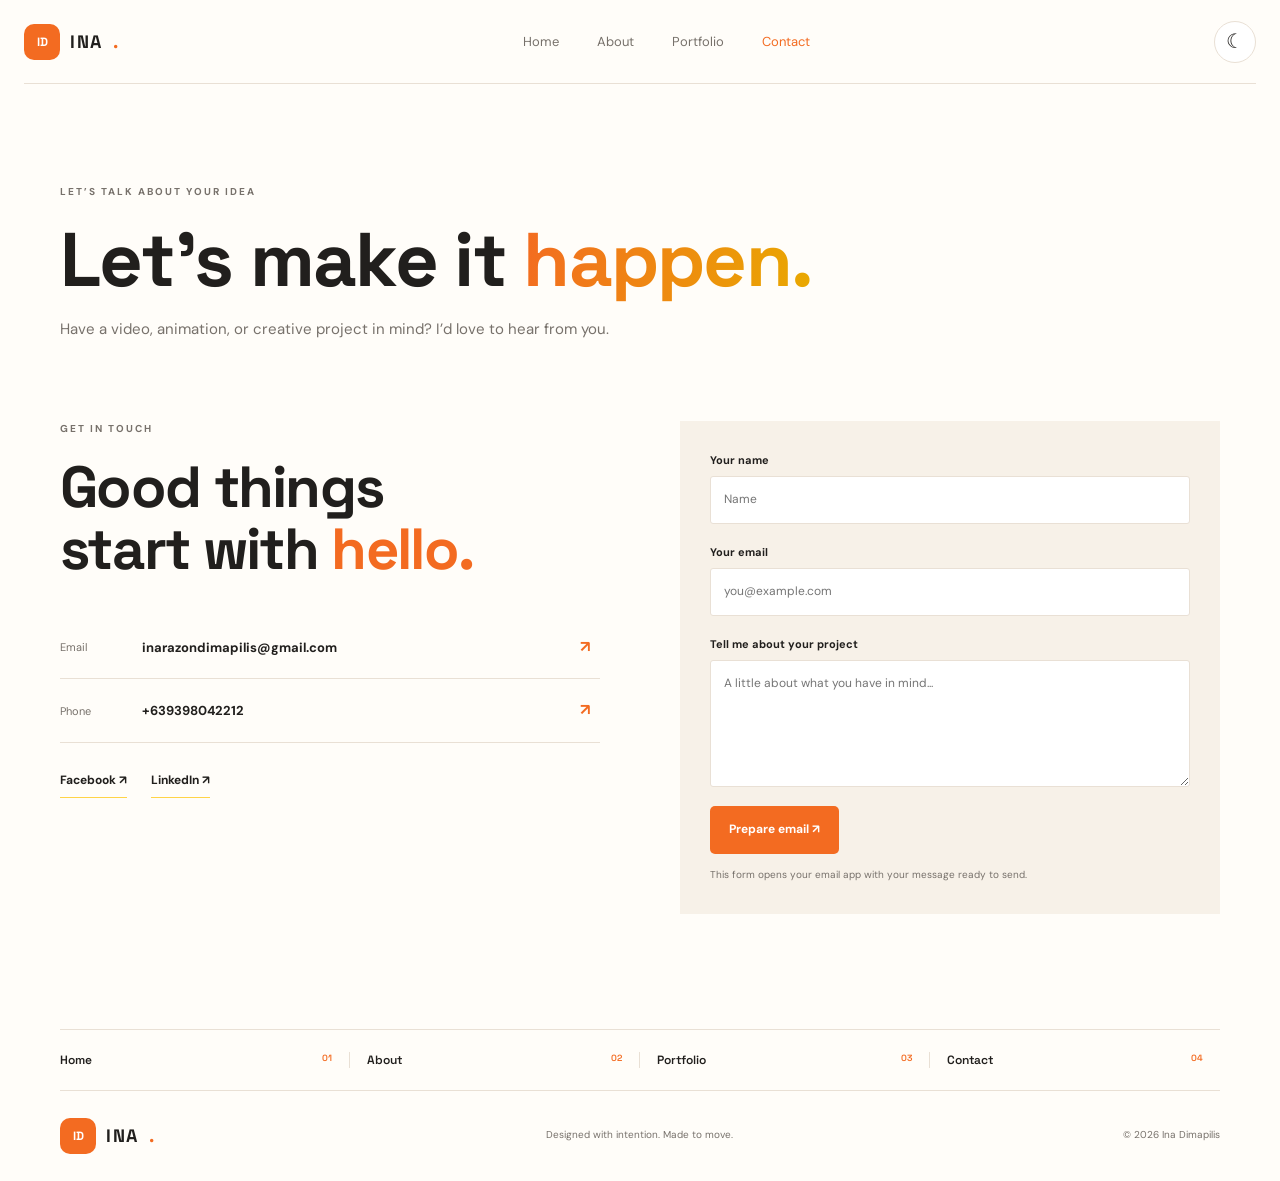
==== contact.html @ 14591eb8 "Add files via upload" ====
<!doctype html>
<html lang="en">
<head>
  <meta charset="UTF-8">
  <meta name="viewport" content="width=device-width, initial-scale=1">
  <meta name="description" content="Ina Dimapilis — video editor and motion graphics animator.">
  <title>Contact | Ina Dimapilis</title>
  <link rel="preconnect" href="https://fonts.googleapis.com">
  <link href="https://fonts.googleapis.com/css2?family=DM+Sans:wght@400;500;600;700&family=Space+Grotesk:wght@400;500;600;700&display=swap" rel="stylesheet">
  <link rel="stylesheet" href="css/style.css">
  <script src="javascript/script.js" defer></script>
</head>
<body>
<header class="site-header">
  <a class="brand" href="index.html"><span class="brand-mark">ID</span> INA<span class="orange">.</span></a>
  <button class="menu-toggle" aria-label="Open menu" aria-expanded="false">☰</button>
  <nav class="main-nav" aria-label="Main navigation">
    <a href="index.html" >Home</a><a href="about.html" >About</a>
    <a href="portfolio.html" >Portfolio</a><a href="contact.html" class="active">Contact</a>
  </nav>
  <button class="theme-toggle" aria-label="Toggle light and dark theme" title="Toggle theme"><span class="theme-icon">☾</span></button>
</header>
<main>

<section class="page-hero wrap reveal"><p class="eyebrow">LET’S TALK ABOUT YOUR IDEA</p><h1>Let’s make it <span class="gradient-text">happen.</span></h1><p class="lead">Have a video, animation, or creative project in mind? I’d love to hear from you.</p></section>
<section class="contact-layout wrap"><div class="contact-details reveal"><p class="eyebrow">GET IN TOUCH</p><h2>Good things<br>start with <span class="orange">hello.</span></h2>
<a class="contact-line" href="mailto:inarazondimapilis@gmail.com"><span>Email</span><strong>inarazondimapilis@gmail.com</strong><b>↗</b></a>
<a class="contact-line" href="tel:+639398042212"><span>Phone</span><strong>+639398042212</strong><b>↗</b></a>
<div class="social-links"><a href="https://www.facebook.com/ina.d.razon" target="_blank" rel="noopener noreferrer">Facebook ↗</a><a href="https://www.linkedin.com/in/ina-dimapilis-676564393" target="_blank" rel="noopener noreferrer">LinkedIn ↗</a></div></div>
<form class="contact-form reveal" id="contact-form"><label for="name">Your name</label><input id="name" name="name" placeholder="Name" required>
<label for="email">Your email</label><input id="email" name="email" type="email" placeholder="you@example.com" required>
<label for="message">Tell me about your project</label><textarea id="message" name="message" rows="5" placeholder="A little about what you have in mind..." required></textarea>
<button class="button primary" type="submit">Prepare email ↗</button><p class="form-note" id="form-note">This form opens your email app with your message ready to send.</p></form></section>

</main>
<nav class="bottom-nav wrap" aria-label="Quick navigation">
  <a href="index.html">Home <span>01</span></a><a href="about.html">About <span>02</span></a>
  <a href="portfolio.html">Portfolio <span>03</span></a><a href="contact.html">Contact <span>04</span></a>
</nav>
<footer class="site-footer"><div class="wrap footer-inner">
  <a class="brand" href="index.html"><span class="brand-mark">ID</span> INA<span class="orange">.</span></a>
  <p>Designed with intention. Made to move.</p><span>© <span class="year"></span> Ina Dimapilis</span>
</div></footer>
</body></html>
---- css/style.css ----
/* INA DIMAPILIS PORTFOLIO — orange + yellow theme */
:root{--orange:#f36b21;--yellow:#ffd447;--ink:#211f1d;--muted:#77716b;--paper:#fffdf9;--soft:#f7f1e8;--line:#e9e0d5;--card:#fff;--shadow:0 20px 65px #51351b18}
*{box-sizing:border-box}html{scroll-behavior:smooth}body{margin:0;background:var(--paper);color:var(--ink);font-family:"DM Sans",sans-serif;line-height:1.65;transition:background .3s,color .3s}
body[data-theme=dark]{--ink:#f6f0e8;--muted:#b7aca0;--paper:#171615;--soft:#24211e;--line:#3c352f;--card:#211e1b;--shadow:0 20px 65px #0006}
a{color:inherit;text-decoration:none}button,input,textarea{font:inherit}.wrap{width:min(1160px,calc(100% - 48px));margin-inline:auto}
.site-header{height:84px;width:min(1240px,calc(100% - 48px));margin:auto;display:flex;align-items:center;justify-content:space-between;border-bottom:1px solid var(--line);position:relative;z-index:5}
.brand{display:flex;align-items:center;gap:10px;font:700 18px "Space Grotesk";letter-spacing:1.5px}.brand-mark{width:36px;height:36px;border-radius:10px;background:var(--orange);color:#fff;display:grid;place-items:center;font-size:12px;letter-spacing:0}.orange{color:var(--orange)}.main-nav{display:flex;gap:38px}.main-nav a{font-size:13px;color:var(--muted)}.main-nav a:hover,.main-nav a.active{color:var(--orange)}
.theme-toggle,.menu-toggle{width:42px;height:42px;border-radius:50%;border:1px solid var(--line);background:var(--card);color:var(--ink);font-size:20px;cursor:pointer}.menu-toggle{display:none}
h1,h2,h3{font-family:"Space Grotesk";line-height:1.08;letter-spacing:-1.7px}h1{font-size:clamp(54px,7vw,84px);margin:0 0 22px}h2{font-size:clamp(38px,5vw,60px);margin:0 0 22px}h3{letter-spacing:-.5px}.eyebrow{font-size:10px;letter-spacing:2px;font-weight:700;color:var(--muted);margin:0 0 18px}.gradient-text{background:linear-gradient(100deg,var(--orange),#e9a900);-webkit-background-clip:text;background-clip:text;color:transparent}.lead{color:var(--muted);font-size:15px;max-width:550px}.live-dot{display:inline-block;width:7px;height:7px;border-radius:50%;background:#56b67c;margin-right:8px;box-shadow:0 0 0 4px #56b67c20}
.hero{min-height:630px;display:grid;grid-template-columns:1.05fr .95fr;align-items:center;gap:25px;padding-top:50px;padding-bottom:65px}.hero-copy .lead{max-width:490px;line-height:1.9}.hero-copy strong{color:var(--ink)}.actions{display:flex;align-items:center;gap:28px;margin-top:32px}.button{display:inline-flex;align-items:center;gap:20px;border:0;border-radius:5px;padding:14px 19px;font-size:12px;font-weight:700;cursor:pointer;transition:transform .2s,filter .2s}.button:hover{transform:translateY(-3px);filter:brightness(.96)}.primary{background:var(--orange);color:#fff}.primary:hover{background:#df5715}.underlink{font-size:12px;font-weight:700;border-bottom:1px solid var(--yellow);padding-bottom:7px}.specialties{display:flex;align-items:center;gap:12px;margin-top:62px;font-size:8px;letter-spacing:1.3px;color:var(--muted);font-weight:700}.specialties i{width:4px;height:4px;background:var(--yellow);border-radius:50%}
.hero-art{height:450px;position:relative;display:grid;place-items:center}.orbit{position:absolute;border:1px solid #f3a52c55;border-radius:50%}.orbit-a{width:430px;height:300px;transform:rotate(-24deg)}.orbit-b{width:490px;height:360px;transform:rotate(32deg)}.art-panel{position:absolute;width:260px;height:340px;border-radius:8px;box-shadow:var(--shadow);overflow:hidden}.panel-back{background:#2c2823;transform:rotate(-10deg) translate(-35px,0);padding:20px;color:#eee}.panel-back>span{font-size:9px;letter-spacing:2px}.sun-shape{position:absolute;width:220px;height:220px;border-radius:50%;right:-68px;bottom:22px;background:linear-gradient(135deg,var(--yellow),var(--orange))}.panel-front{background:linear-gradient(145deg,#ffb72e,var(--orange));transform:rotate(8deg) translate(35px,5px);padding:23px;color:#fff;display:flex;flex-direction:column;justify-content:space-between}.panel-front strong{font:700 42px/.88 "Space Grotesk";letter-spacing:-2px}.panel-front small{font-size:8px;letter-spacing:1.5px}.yellow{color:var(--yellow)}.play{width:43px;height:43px;border:1px solid #ffffffaa;border-radius:50%;display:grid;place-items:center;font-size:11px}.float-label{position:absolute;z-index:2;background:var(--card);padding:10px 15px;border-radius:4px;box-shadow:var(--shadow);font-size:9px;font-weight:700;letter-spacing:1px}.label-a{top:48px;right:24px;transform:rotate(7deg)}.label-b{bottom:48px;left:10px;transform:rotate(-8deg)}
.ticker{overflow:hidden;background:var(--orange);color:white;padding:14px 0;transform:rotate(-1deg) scale(1.01)}.ticker-track{display:flex;gap:50px;white-space:nowrap;width:max-content;font:700 11px "Space Grotesk";letter-spacing:2px;animation:marquee 25s linear infinite}.ticker-track span{padding-right:30px}
.intro{display:grid;grid-template-columns:1fr 1fr;gap:80px;padding-top:130px;padding-bottom:125px}.intro-copy{max-width:470px;padding-top:30px;color:var(--muted);font-size:15px;line-height:1.9}.work-section,.skills-section{background:var(--soft);padding:95px 0 105px}.section-heading{display:flex;justify-content:space-between;align-items:end;margin-bottom:38px}.section-heading h2{margin:0}.service-grid{display:grid;grid-template-columns:1fr 1fr;gap:24px}.service-art{height:310px;position:relative;overflow:hidden;border-radius:6px;color:white;display:flex;align-items:center;justify-content:center}.service-art>span{position:absolute;top:20px;left:22px;font-size:9px;letter-spacing:2px}.service-art>b{font:700 46px/.9 "Space Grotesk";letter-spacing:-2px;z-index:1}.video-art{background:#292521}.video-art>i{position:absolute;right:25px;top:22px;width:38px;height:38px;border:1px solid #fff9;border-radius:50%;display:grid;place-items:center;font-style:normal;font-size:10px}.motion-art{background:linear-gradient(140deg,#ffb62f,#ec641d)}.shape-ring{position:absolute;width:250px;height:250px;border:25px solid #ffffff45;border-radius:50%;right:-70px;bottom:-120px}.service-card h3{font-size:19px;margin:18px 0 6px}.service-card h3 span{float:right;color:var(--orange)}.service-card p{font-size:12px;color:var(--muted);margin:0}
.cta{display:flex;justify-content:space-between;align-items:center;padding-top:110px;padding-bottom:110px}.cta h2{margin:0}.round-link{width:70px;height:70px;border-radius:50%;background:var(--yellow);color:#28221a;display:grid;place-items:center;font-size:27px;transition:transform .25s}.round-link:hover{transform:rotate(45deg)}
.bottom-nav{display:grid;grid-template-columns:repeat(4,1fr);border-block:1px solid var(--line);padding-block:22px}.bottom-nav a{display:flex;justify-content:space-between;padding:0 17px;border-right:1px solid var(--line);font:600 12px "Space Grotesk"}.bottom-nav a:first-child{padding-left:0}.bottom-nav a:last-child{border:0}.bottom-nav span{font-size:9px;color:var(--orange)}.site-footer{padding:27px 0}.footer-inner{display:flex;justify-content:space-between;align-items:center}.footer-inner p,.footer-inner>span{font-size:10px;color:var(--muted);margin:0}
.page-hero{padding-top:100px;padding-bottom:65px}.page-hero h1{font-size:clamp(52px,7vw,76px);margin-bottom:16px}.about-layout{display:grid;grid-template-columns:.9fr 1.1fr;gap:90px;align-items:center;padding-bottom:115px}.about-art{position:relative;padding:22px}.photo-placeholder{height:385px;background:linear-gradient(145deg,var(--yellow),var(--orange));border-radius:5px;display:grid;place-items:center;position:relative;overflow:hidden;color:white}.photo-placeholder:before,.photo-placeholder:after{content:"";position:absolute;width:290px;height:290px;border:1px solid #fff9;border-radius:50%}.photo-placeholder:after{width:205px;height:205px}.photo-placeholder strong{font:700 100px "Space Grotesk";z-index:1}.photo-placeholder span{position:absolute;bottom:20px;left:22px;font-size:9px;letter-spacing:2px}.sticker{position:absolute;right:-2px;bottom:0;background:var(--ink);color:var(--paper);padding:17px;font:700 11px/1.4 "Space Grotesk";transform:rotate(7deg)}.about-copy h2{font-size:clamp(34px,4vw,49px)}.about-copy>p:not(.eyebrow){font-size:14px;line-height:1.9;color:var(--muted)}.about-copy .button{margin-top:14px}.skills-section h2{margin-bottom:38px}.skill-grid{display:grid;grid-template-columns:repeat(3,1fr);gap:18px}.skill-card{background:var(--card);border:1px solid var(--line);padding:27px;min-height:180px}.skill-card>span{font-size:10px;color:var(--orange)}.skill-card h3{font-size:21px;margin:28px 0 9px}.skill-card p{font-size:12px;color:var(--muted);margin:0}
.portfolio-area{padding-bottom:100px}.filter-row{display:flex;gap:9px;margin-bottom:20px}.filter-btn{border:1px solid var(--line);background:transparent;color:var(--muted);border-radius:30px;padding:9px 15px;font-size:11px;cursor:pointer}.filter-btn.active,.filter-btn:hover{background:var(--orange);border-color:var(--orange);color:white}.small,.muted{font-size:12px;color:var(--muted)}.portfolio-grid{display:grid;grid-template-columns:1fr 1fr;gap:28px 22px;margin-top:25px}.portfolio-item[hidden]{display:none}.portfolio-thumb{height:270px;border-radius:5px;position:relative;overflow:hidden;display:grid;place-items:center;color:white}.portfolio-thumb>span{position:absolute;top:19px;left:21px;font-size:9px;letter-spacing:2px}.portfolio-thumb>b{font:700 38px/.95 "Space Grotesk";text-align:center;z-index:1}.portfolio-thumb>i:not(.circle-shape):not(.square-shape){position:absolute;right:20px;top:18px;border:1px solid #fff9;width:36px;height:36px;border-radius:50%;display:grid;place-items:center;font-style:normal;font-size:10px}.thumb-one{background:#292521}.thumb-two{background:linear-gradient(135deg,#ffb52e,#ef671e)}.thumb-three{background:linear-gradient(135deg,#e65b20,#f5a45b)}.thumb-four{background:#292521}.circle-shape{position:absolute;width:210px;height:210px;border:24px solid #ffffff45;border-radius:50%;right:-60px;bottom:-90px}.square-shape{position:absolute;width:160px;height:160px;border:1px solid #fff9;transform:rotate(35deg);left:-40px;top:-60px}.portfolio-caption{display:flex;justify-content:space-between;align-items:center;padding:15px 2px}.portfolio-caption h3{font-size:17px;margin:0 0 4px}.portfolio-caption p{font-size:11px;color:var(--muted);margin:0}.portfolio-caption>span{color:var(--orange);font-size:21px}.upload-panel{margin-top:80px;background:var(--soft);padding:32px;display:grid;grid-template-columns:1fr auto;gap:18px;align-items:center}.upload-panel h2{font-size:35px;margin-bottom:10px}.upload-panel p:not(.eyebrow){font-size:12px;color:var(--muted);max-width:620px}.upload-button{white-space:nowrap}.upload-preview{grid-column:1/-1;display:grid;grid-template-columns:repeat(auto-fill,minmax(160px,1fr));gap:14px}.upload-preview>p{color:var(--muted);font-size:12px}.preview-card{background:var(--card);padding:9px;border:1px solid var(--line);border-radius:5px;min-width:0}.preview-card img,.preview-card video{width:100%;height:140px;object-fit:cover;border-radius:3px;background:#171615}.preview-card p{font-size:10px;overflow-wrap:anywhere;margin:7px 0 0;color:var(--muted)}
.contact-layout{display:grid;grid-template-columns:1fr 1fr;gap:80px;padding-bottom:115px}.contact-details h2{font-size:clamp(42px,5vw,58px);margin-bottom:35px}.contact-line{display:grid;grid-template-columns:70px 1fr 20px;gap:12px;align-items:center;padding:18px 0;border-bottom:1px solid var(--line)}.contact-line>span{font-size:11px;color:var(--muted)}.contact-line strong{font-size:13px;overflow-wrap:anywhere}.contact-line b{color:var(--orange)}.social-links{display:flex;gap:24px;margin-top:28px}.social-links a{font-size:12px;font-weight:700;border-bottom:1px solid var(--yellow);padding-bottom:6px}.contact-form{background:var(--soft);padding:30px;display:flex;flex-direction:column}.contact-form label{font-size:11px;font-weight:700;margin:0 0 7px}.contact-form input,.contact-form textarea{width:100%;border:1px solid var(--line);background:var(--card);color:var(--ink);padding:13px;margin-bottom:19px;border-radius:3px;outline:none;font-size:12px}.contact-form input:focus,.contact-form textarea:focus{border-color:var(--orange)}.contact-form textarea{resize:vertical}.contact-form button{align-self:flex-start}.form-note{font-size:10px;color:var(--muted);margin:13px 0 0}
.reveal{opacity:0;transform:translateY(22px);transition:opacity .7s ease,transform .7s ease}.reveal.is-visible{opacity:1;transform:translateY(0)}
@keyframes marquee{to{transform:translateX(-50%)}}@keyframes float{50%{transform:translateY(-13px)}}@keyframes spin{to{transform:rotate(360deg)}}.panel-front{animation:float 5s ease-in-out infinite}.panel-back{animation:float 6s ease-in-out infinite reverse}.orbit-a{animation:spin 32s linear infinite}.orbit-b{animation:spin 42s linear infinite reverse}
@media(max-width:800px){.hero{grid-template-columns:1fr;padding-top:75px}.hero-art{height:390px}.intro{gap:30px}.about-layout,.contact-layout{gap:35px}.main-nav{gap:20px}}
@media(max-width:620px){.wrap,.site-header{width:calc(100% - 36px)}.site-header{height:72px}.menu-toggle{display:block;margin-left:auto;margin-right:10px}.main-nav{display:none;position:absolute;top:71px;left:-18px;right:-18px;background:var(--card);padding:20px 25px;border-bottom:1px solid var(--line);flex-direction:column;gap:18px}.main-nav.nav-open{display:flex}.hero{padding-top:65px;min-height:0}.hero-art{height:340px}.art-panel{transform-origin:center}.panel-back{transform:rotate(-10deg) translate(-24px,0) scale(.85)}.panel-front{transform:rotate(8deg) translate(24px,0) scale(.85)}.orbit-a{width:320px}.orbit-b{width:350px}.specialties{flex-wrap:wrap;margin-top:42px}.intro,.about-layout,.contact-layout{grid-template-columns:1fr;gap:24px}.intro{padding-top:90px;padding-bottom:85px}.intro-copy{padding-top:0}.section-heading{align-items:start;gap:20px;flex-direction:column}.service-grid,.portfolio-grid,.skill-grid{grid-template-columns:1fr}.service-art{height:260px}.cta{padding-block:80px}.round-link{width:58px;height:58px;flex-shrink:0}.bottom-nav{grid-template-columns:1fr 1fr;gap:17px 0}.bottom-nav a:nth-child(2){border:0}.bottom-nav a:nth-child(3){padding-left:0}.footer-inner{gap:14px;flex-wrap:wrap}.footer-inner p{order:3;width:100%}.page-hero{padding-top:75px}.about-art{max-width:420px}.photo-placeholder{height:320px}.upload-panel{grid-template-columns:1fr;padding:22px}.upload-preview{grid-template-columns:1fr 1fr}.contact-form{padding:22px}.contact-line{grid-template-columns:55px 1fr 16px}.contact-line strong{font-size:11px}}
@media(prefers-reduced-motion:reduce){*,*::before,*::after{scroll-behavior:auto!important;animation-duration:.01ms!important;animation-iteration-count:1!important;transition-duration:.01ms!important}.reveal{opacity:1;transform:none}}
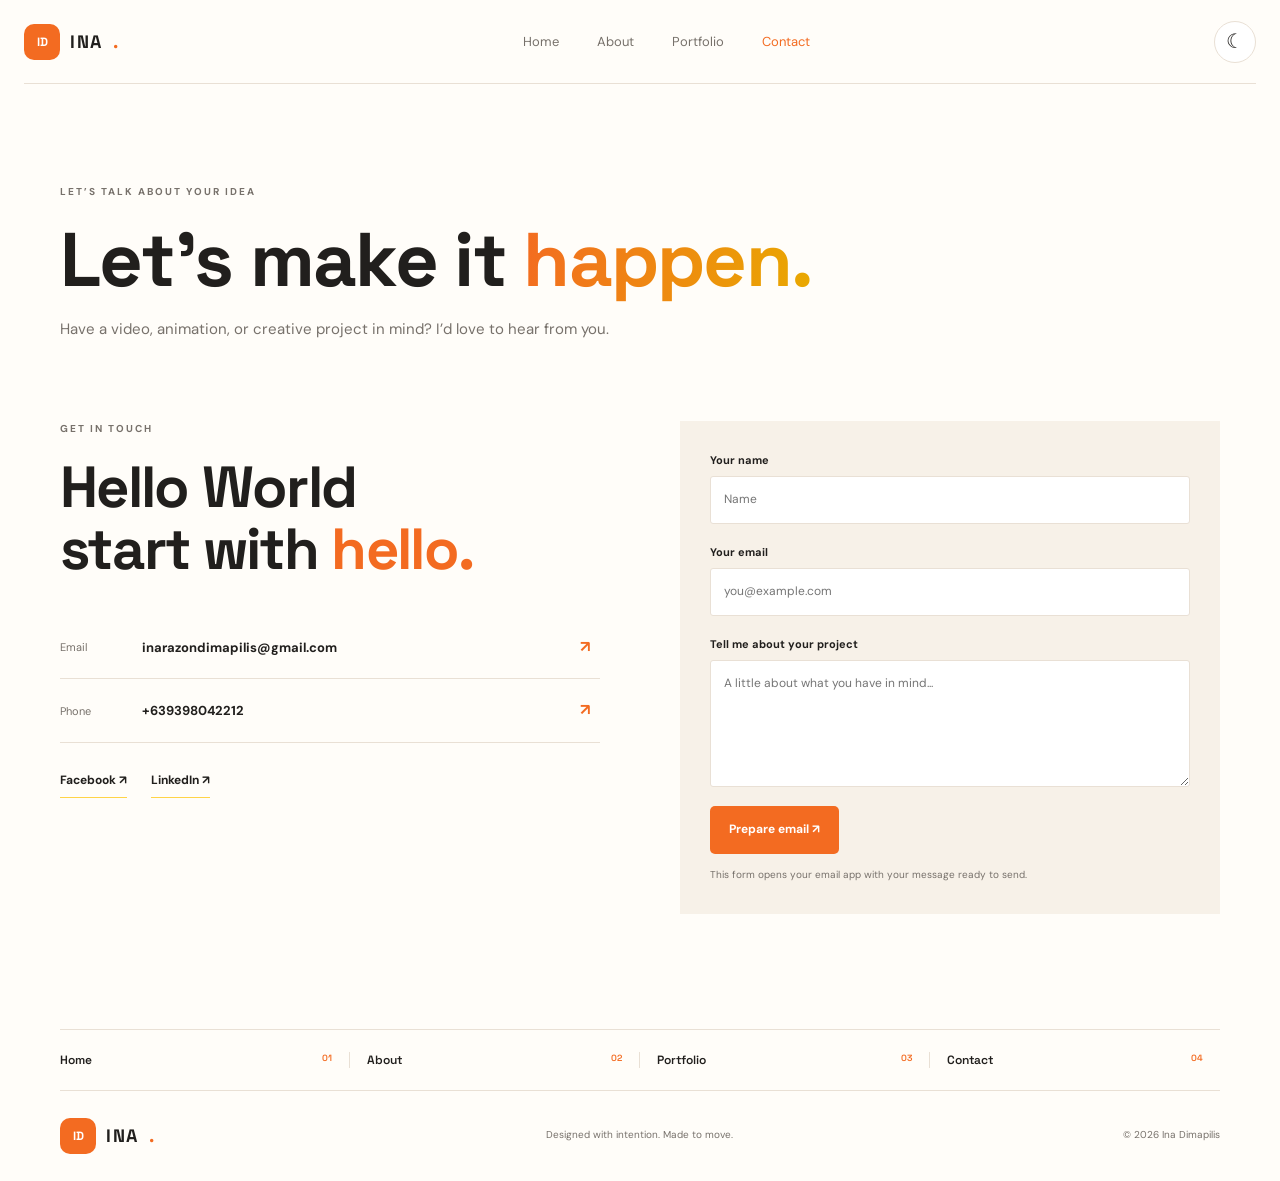
==== commit c381c348: "Update contact section heading to 'Hello World' Change Good things to Hello World" ====
--- a/contact.html
+++ b/contact.html
@@ -23,7 +23,7 @@
 <main>
 
 <section class="page-hero wrap reveal"><p class="eyebrow">LET’S TALK ABOUT YOUR IDEA</p><h1>Let’s make it <span class="gradient-text">happen.</span></h1><p class="lead">Have a video, animation, or creative project in mind? I’d love to hear from you.</p></section>
-<section class="contact-layout wrap"><div class="contact-details reveal"><p class="eyebrow">GET IN TOUCH</p><h2>Good things<br>start with <span class="orange">hello.</span></h2>
+<section class="contact-layout wrap"><div class="contact-details reveal"><p class="eyebrow">GET IN TOUCH</p><h2>Hello World<br>start with <span class="orange">hello.</span></h2>
 <a class="contact-line" href="mailto:inarazondimapilis@gmail.com"><span>Email</span><strong>inarazondimapilis@gmail.com</strong><b>↗</b></a>
 <a class="contact-line" href="tel:+639398042212"><span>Phone</span><strong>+639398042212</strong><b>↗</b></a>
 <div class="social-links"><a href="https://www.facebook.com/ina.d.razon" target="_blank" rel="noopener noreferrer">Facebook ↗</a><a href="https://www.linkedin.com/in/ina-dimapilis-676564393" target="_blank" rel="noopener noreferrer">LinkedIn ↗</a></div></div>
@@ -41,4 +41,4 @@
   <a class="brand" href="index.html"><span class="brand-mark">ID</span> INA<span class="orange">.</span></a>
   <p>Designed with intention. Made to move.</p><span>© <span class="year"></span> Ina Dimapilis</span>
 </div></footer>
-</body></html>+</body></html>
